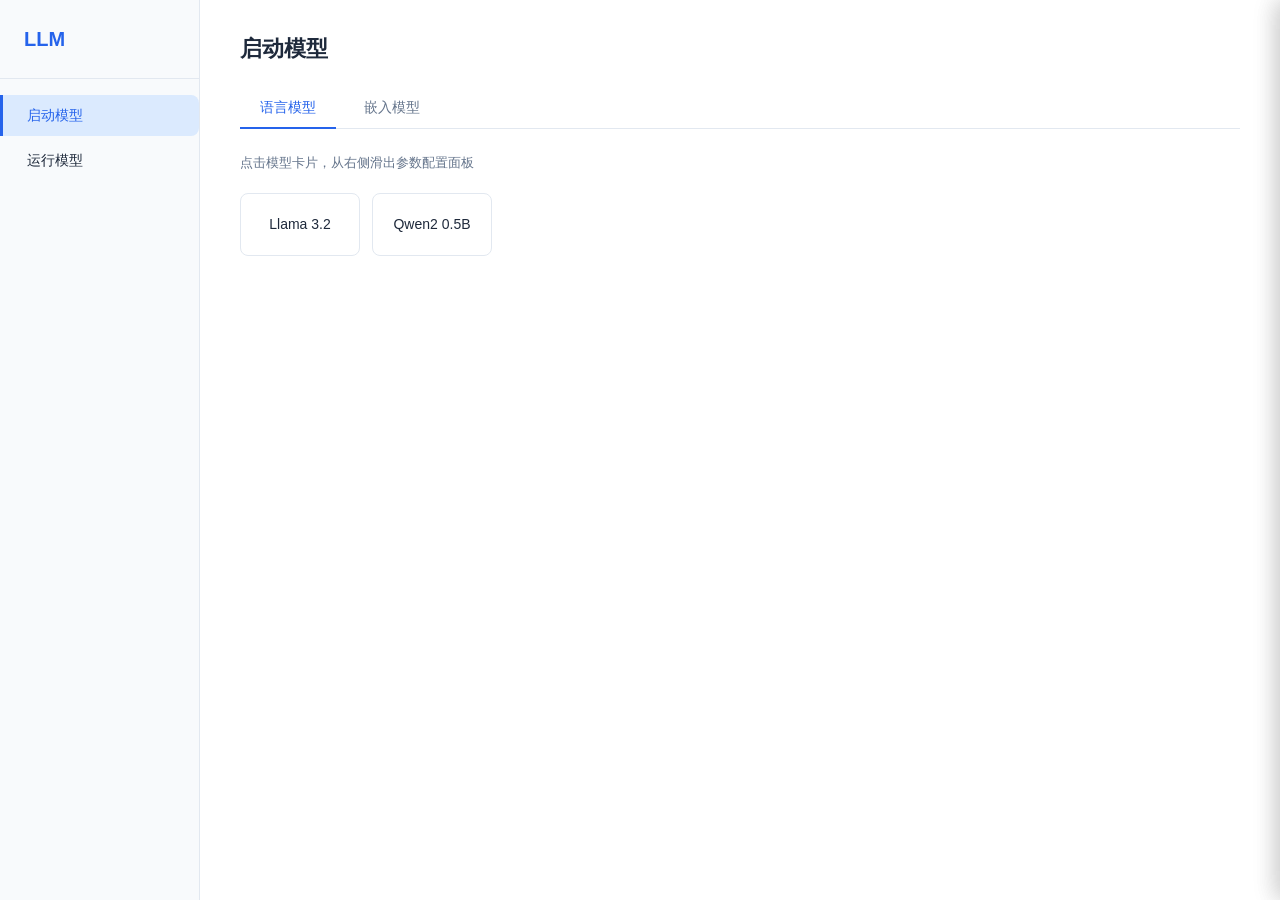
==== frontend/index.html @ b082a0b8 "Frontend success Co-authored-by: Cursor <cursoragent@cursor.com>" ====
<!DOCTYPE html>
<html lang="zh-CN">
<head>
  <meta charset="UTF-8" />
  <meta name="viewport" content="width=device-width, initial-scale=1.0" />
  <title>LLM 推理 - 启动与运行模型</title>
  <link rel="stylesheet" href="css/style.css" />
</head>
<body>
  <div class="app">
    <aside class="sidebar">
      <div class="logo">LLM</div>
      <nav class="nav">
        <a href="#" class="nav-item active" data-page="launch">启动模型</a>
        <a href="#" class="nav-item" data-page="running">运行模型</a>
      </nav>
    </aside>

    <main class="main">
      <!-- 启动模型页 -->
      <section id="page-launch" class="page active">
        <h1 class="page-title">启动模型</h1>
        <div class="tabs">
          <button type="button" class="tab active" data-tab="llm">语言模型</button>
          <button type="button" class="tab" data-tab="embed">嵌入模型</button>
        </div>
        <div class="launch-content">
          <p class="launch-hint">点击模型卡片，从右侧滑出参数配置面板</p>
          <div class="model-cards" id="model-cards-llm">
            <!-- 语言模型卡片 -->
          </div>
          <div class="model-cards hidden" id="model-cards-embed">
            <!-- 嵌入模型卡片 -->
          </div>
        </div>
      </section>

      <!-- 运行模型页 -->
      <section id="page-running" class="page">
        <h1 class="page-title">运行模型</h1>
        <div class="tabs">
          <button type="button" class="tab active" data-tab="llm">语言模型</button>
          <button type="button" class="tab" data-tab="embed">嵌入模型</button>
        </div>
        <div class="table-wrap">
          <table class="data-table">
            <thead>
              <tr>
                <th>ID</th>
                <th>名称</th>
                <th>地址</th>
                <th>引擎</th>
                <th>操作</th>
              </tr>
            </thead>
            <tbody id="running-tbody">
              <!-- 动态填充 -->
            </tbody>
          </table>
          <div class="table-empty hidden" id="running-empty">暂无运行中的模型</div>
        </div>
      </section>
    </main>
  </div>

  <!-- 右侧滑出配置面板 -->
  <div class="config-drawer-backdrop" id="config-drawer-backdrop" aria-hidden="true"></div>
  <div class="config-drawer" id="config-drawer" aria-hidden="true">
    <form class="config-form" id="config-form">
      <div class="config-form-title" id="config-model-name">模型名称</div>
      <div class="form-row">
        <label>模型引擎 <span class="required">*</span></label>
        <select name="engine" required>
          <option value="ollama">Ollama</option>
          <option value="vllm">vLLM</option>
          <option value="sglang">SGLang</option>
        </select>
      </div>
      <div class="form-row">
        <label>模型格式 <span class="required">*</span></label>
        <select name="format" required>
          <option value="pytorch">PyTorch</option>
          <option value="safetensors">SafeTensors</option>
        </select>
      </div>
      <div class="form-row">
        <label>模型大小 <span class="required">*</span></label>
        <select name="size" required>
          <option value="0.5B">0.5B</option>
          <option value="1B">1B</option>
          <option value="3B">3B</option>
          <option value="7B">7B</option>
          <option value="8B">8B</option>
        </select>
      </div>
      <div class="form-row">
        <label>量化 <span class="required">*</span></label>
        <select name="quantization" required>
          <option value="none">无</option>
          <option value="int4">INT4</option>
          <option value="int8">INT8</option>
        </select>
      </div>
      <div class="form-row">
        <label>GPU 数量(每个副本)</label>
        <input type="text" name="gpu_count" value="auto" placeholder="auto" />
      </div>
      <div class="form-row">
        <label>副本</label>
        <input type="number" name="replicas" value="1" min="1" />
      </div>
      <div class="form-row toggle-row">
        <label>开启思考模式</label>
        <label class="switch">
          <input type="checkbox" name="thought_mode" checked />
          <span class="slider"></span>
        </label>
      </div>
      <div class="form-row toggle-row">
        <label>解析推理内容</label>
        <label class="switch">
          <input type="checkbox" name="parse_inference" />
          <span class="slider"></span>
        </label>
      </div>
      <details class="form-details">
        <summary>可选配置</summary>
        <div class="form-row">
          <label>额外参数</label>
          <input type="text" name="extra" placeholder="key=value" />
        </div>
      </details>
      <div class="form-actions">
        <button type="submit" class="btn btn-primary" id="btn-launch">
          <span class="icon">🚀</span> 启动
        </button>
        <button type="button" class="btn btn-secondary" id="btn-cancel">
          <span class="icon">✕</span> 取消
        </button>
      </div>
    </form>
  </div>

  <!-- 推理抽屉：单轮生成 / 多轮对话 -->
  <div class="inference-backdrop" id="inference-backdrop" aria-hidden="true"></div>
  <div class="inference-drawer" id="inference-drawer" aria-hidden="true">
    <div class="inference-header">
      <span class="inference-title" id="inference-model-name">模型推理</span>
      <button type="button" class="btn-close-inference" id="btn-close-inference" aria-label="关闭">×</button>
    </div>
    <div class="inference-tabs">
      <button type="button" class="inference-tab active" data-inference-tab="generate">单轮生成</button>
      <button type="button" class="inference-tab" data-inference-tab="chat">多轮对话</button>
    </div>
    <div class="inference-panel" id="inference-panel-generate">
      <div class="form-row">
        <label>提示词</label>
        <textarea id="inference-prompt" rows="4" placeholder="输入提示词..."></textarea>
      </div>
      <div class="form-row inline">
        <label>温度</label>
        <input type="number" id="inference-temperature" value="0.7" min="0" max="2" step="0.1" />
        <label>最大生成长度</label>
        <input type="number" id="inference-max-tokens" value="1024" min="1" />
      </div>
      <button type="button" class="btn btn-primary" id="btn-generate">生成</button>
      <div class="inference-result" id="inference-result-generate"></div>
    </div>
    <div class="inference-panel hidden" id="inference-panel-chat">
      <div class="chat-messages" id="chat-messages"></div>
      <div class="form-row">
        <label>用户输入</label>
        <textarea id="chat-input" rows="2" placeholder="输入消息..."></textarea>
      </div>
      <div class="form-row inline">
        <label>温度</label>
        <input type="number" id="chat-temperature" value="0.7" min="0" max="2" step="0.1" />
        <label>最大长度</label>
        <input type="number" id="chat-max-tokens" value="1024" min="1" />
      </div>
      <button type="button" class="btn btn-primary" id="btn-chat-send">发送</button>
      <div class="inference-result" id="inference-result-chat"></div>
    </div>
  </div>

  <script src="js/app.js"></script>
</body>
</html>
---- frontend/css/style.css ----
/* 蓝白灰主题 */
:root {
  --primary: #2563eb;
  --primary-hover: #1d4ed8;
  --primary-light: #dbeafe;
  --bg: #ffffff;
  --bg-secondary: #f8fafc;
  --border: #e2e8f0;
  --text: #1e293b;
  --text-muted: #64748b;
  --gray-100: #f1f5f9;
  --gray-200: #e2e8f0;
  --gray-300: #cbd5e1;
  --gray-500: #64748b;
  --gray-700: #334155;
  --radius: 8px;
  --sidebar-width: 200px;
  --shadow: 0 1px 3px rgba(0,0,0,0.08);
  --shadow-md: 0 4px 6px -1px rgba(0,0,0,0.08);
}

* {
  box-sizing: border-box;
}

body {
  margin: 0;
  font-family: -apple-system, BlinkMacSystemFont, "Segoe UI", Roboto, "Helvetica Neue", Arial, sans-serif;
  font-size: 14px;
  color: var(--text);
  background: var(--bg);
  line-height: 1.5;
}

.app {
  display: flex;
  min-height: 100vh;
}

/* 侧边栏 */
.sidebar {
  width: var(--sidebar-width);
  background: var(--bg-secondary);
  border-right: 1px solid var(--border);
  padding: 24px 0;
  flex-shrink: 0;
}

.logo {
  font-size: 20px;
  font-weight: 700;
  color: var(--primary);
  padding: 0 24px 24px;
  border-bottom: 1px solid var(--border);
  margin-bottom: 16px;
}

.nav {
  display: flex;
  flex-direction: column;
  gap: 4px;
}

.nav-item {
  padding: 10px 24px;
  color: var(--text);
  text-decoration: none;
  border-radius: 0 var(--radius) var(--radius) 0;
  border-left: 3px solid transparent;
  transition: background 0.15s, color 0.15s;
}

.nav-item:hover {
  background: var(--gray-100);
  color: var(--primary);
}

.nav-item.active {
  background: var(--primary-light);
  color: var(--primary);
  font-weight: 500;
  border-left-color: var(--primary);
}

/* 主内容区 */
.main {
  flex: 1;
  padding: 32px 40px;
  overflow: auto;
  background: var(--bg);
}

.page {
  display: none;
}

.page.active {
  display: block;
}

.page-title {
  margin: 0 0 24px;
  font-size: 22px;
  font-weight: 600;
  color: var(--text);
}

/* 标签页 */
.tabs {
  display: flex;
  gap: 8px;
  margin-bottom: 24px;
  border-bottom: 1px solid var(--border);
  padding-bottom: 0;
}

.tab {
  padding: 10px 20px;
  border: none;
  background: none;
  color: var(--text-muted);
  font-size: 14px;
  cursor: pointer;
  border-bottom: 2px solid transparent;
  margin-bottom: -1px;
  transition: color 0.15s, border-color 0.15s;
}

.tab:hover {
  color: var(--text);
}

.tab.active {
  color: var(--primary);
  font-weight: 500;
  border-bottom-color: var(--primary);
}

/* 启动模型：仅卡片区域 */
.launch-content {
  max-width: 640px;
}

.launch-hint {
  color: var(--text-muted);
  font-size: 13px;
  margin: 0 0 20px;
}

.model-cards {
  display: flex;
  flex-wrap: wrap;
  gap: 12px;
}

.model-cards.hidden {
  display: none;
}

.model-card {
  width: 120px;
  padding: 20px 16px;
  background: var(--bg);
  border: 1px solid var(--border);
  border-radius: var(--radius);
  text-align: center;
  cursor: pointer;
  transition: border-color 0.15s, box-shadow 0.15s;
}

.model-card:hover {
  border-color: var(--primary);
  box-shadow: var(--shadow);
}

.model-card.selected {
  border-color: var(--primary);
  background: var(--primary-light);
  box-shadow: var(--shadow);
}

.model-card .name {
  font-weight: 500;
  color: var(--text);
}

/* 右侧滑出配置面板 */
.config-drawer-backdrop {
  position: fixed;
  inset: 0;
  background: rgba(15, 23, 42, 0.4);
  z-index: 100;
  opacity: 0;
  visibility: hidden;
  transition: opacity 0.25s ease, visibility 0.25s ease;
}

.config-drawer-backdrop.open {
  opacity: 1;
  visibility: visible;
}

.config-drawer {
  position: fixed;
  top: 0;
  right: 0;
  bottom: 0;
  width: 420px;
  max-width: 100vw;
  background: var(--bg);
  box-shadow: -4px 0 24px rgba(0, 0, 0, 0.12);
  z-index: 101;
  transform: translateX(100%);
  transition: transform 0.25s ease;
  overflow-y: auto;
  padding: 24px;
}

.config-drawer.open {
  transform: translateX(0);
}

.config-form-title {
  font-size: 16px;
  font-weight: 600;
  margin-bottom: 20px;
  color: var(--text);
}

.form-row {
  margin-bottom: 16px;
}

.form-row label {
  display: block;
  margin-bottom: 6px;
  color: var(--gray-700);
  font-size: 13px;
}

.required {
  color: #dc2626;
}

.form-row input[type="text"],
.form-row input[type="number"],
.form-row select {
  width: 100%;
  padding: 8px 12px;
  border: 1px solid var(--border);
  border-radius: var(--radius);
  font-size: 14px;
  background: var(--bg);
}

.form-row input:focus,
.form-row select:focus {
  outline: none;
  border-color: var(--primary);
  box-shadow: 0 0 0 2px var(--primary-light);
}

/* 开关 */
.toggle-row {
  display: flex;
  align-items: center;
  justify-content: space-between;
}

.toggle-row > label:first-child {
  margin-bottom: 0;
}

.switch {
  position: relative;
  display: inline-block;
  width: 44px;
  height: 24px;
  flex-shrink: 0;
}

.switch input {
  opacity: 0;
  width: 0;
  height: 0;
}

.slider {
  position: absolute;
  cursor: pointer;
  top: 0;
  left: 0;
  right: 0;
  bottom: 0;
  background: var(--gray-300);
  border-radius: 24px;
  transition: 0.2s;
}

.slider::before {
  position: absolute;
  content: "";
  height: 18px;
  width: 18px;
  left: 3px;
  bottom: 3px;
  background: white;
  border-radius: 50%;
  transition: 0.2s;
  box-shadow: var(--shadow);
}

input:checked + .slider {
  background: var(--primary);
}

input:checked + .slider::before {
  transform: translateX(20px);
}

/* 可选配置折叠 */
.form-details {
  margin: 16px 0;
  border: 1px solid var(--border);
  border-radius: var(--radius);
  overflow: hidden;
}

.form-details summary {
  padding: 12px 16px;
  cursor: pointer;
  background: var(--gray-100);
  font-size: 13px;
  color: var(--gray-700);
}

.form-details .form-row {
  padding: 0 16px 16px;
  margin-bottom: 0;
}

.form-actions {
  display: flex;
  gap: 12px;
  margin-top: 24px;
  padding-top: 20px;
  border-top: 1px solid var(--border);
}

.btn {
  display: inline-flex;
  align-items: center;
  gap: 6px;
  padding: 10px 20px;
  border-radius: var(--radius);
  font-size: 14px;
  font-weight: 500;
  cursor: pointer;
  border: none;
  transition: background 0.15s;
}

.btn-primary {
  background: var(--primary);
  color: white;
}

.btn-primary:hover {
  background: var(--primary-hover);
}

.btn-secondary {
  background: var(--gray-200);
  color: var(--text);
}

.btn-secondary:hover {
  background: var(--gray-300);
}

.btn-sm {
  padding: 6px 12px;
  font-size: 13px;
}

.btn-danger {
  background: #fef2f2;
  color: #dc2626;
}

.btn-danger:hover {
  background: #fee2e2;
}

/* 运行模型表格 */
.table-wrap {
  border: 1px solid var(--border);
  border-radius: var(--radius);
  overflow: hidden;
  background: var(--bg);
}

.data-table {
  width: 100%;
  border-collapse: collapse;
}

.data-table th,
.data-table td {
  padding: 12px 16px;
  text-align: left;
  border-bottom: 1px solid var(--border);
}

.data-table th {
  background: var(--gray-100);
  font-weight: 500;
  font-size: 13px;
  color: var(--gray-700);
}

.data-table tbody tr:last-child td {
  border-bottom: none;
}

.data-table tbody tr:hover {
  background: var(--bg-secondary);
}

.table-empty {
  padding: 48px;
  text-align: center;
  color: var(--text-muted);
}

.table-empty.hidden {
  display: none;
}

.hidden {
  display: none !important;
}

/* 推理抽屉 */
.inference-backdrop {
  position: fixed;
  inset: 0;
  background: rgba(15, 23, 42, 0.4);
  z-index: 102;
  opacity: 0;
  visibility: hidden;
  transition: opacity 0.25s ease, visibility 0.25s ease;
}

.inference-backdrop.open {
  opacity: 1;
  visibility: visible;
}

.inference-drawer {
  position: fixed;
  top: 0;
  right: 0;
  bottom: 0;
  width: 480px;
  max-width: 100vw;
  background: var(--bg);
  box-shadow: -4px 0 24px rgba(0, 0, 0, 0.12);
  z-index: 103;
  transform: translateX(100%);
  transition: transform 0.25s ease;
  overflow-y: auto;
  padding: 24px;
  display: flex;
  flex-direction: column;
}

.inference-drawer.open {
  transform: translateX(0);
}

.inference-header {
  display: flex;
  align-items: center;
  justify-content: space-between;
  margin-bottom: 16px;
  padding-bottom: 12px;
  border-bottom: 1px solid var(--border);
}

.inference-title {
  font-size: 16px;
  font-weight: 600;
  color: var(--text);
}

.btn-close-inference {
  background: none;
  border: none;
  font-size: 24px;
  line-height: 1;
  color: var(--text-muted);
  cursor: pointer;
  padding: 0 4px;
}

.btn-close-inference:hover {
  color: var(--text);
}

.inference-tabs {
  display: flex;
  gap: 8px;
  margin-bottom: 16px;
}

.inference-tab {
  padding: 8px 16px;
  border: none;
  background: var(--gray-100);
  color: var(--text-muted);
  font-size: 13px;
  cursor: pointer;
  border-radius: var(--radius);
  transition: background 0.15s, color 0.15s;
}

.inference-tab:hover {
  color: var(--text);
}

.inference-tab.active {
  background: var(--primary-light);
  color: var(--primary);
  font-weight: 500;
}

.inference-panel {
  flex: 1;
  min-height: 0;
}

.inference-panel .form-row.inline {
  display: flex;
  flex-wrap: wrap;
  gap: 12px;
  align-items: center;
}

.inference-panel .form-row.inline label {
  margin-bottom: 0;
}

.inference-panel .form-row.inline input {
  width: 80px;
}

.inference-result {
  margin-top: 16px;
  padding: 12px;
  background: var(--gray-100);
  border-radius: var(--radius);
  font-size: 13px;
  white-space: pre-wrap;
  word-break: break-word;
  max-height: 280px;
  overflow-y: auto;
}

.chat-messages {
  margin-bottom: 12px;
  padding: 12px;
  background: var(--gray-100);
  border-radius: var(--radius);
  max-height: 200px;
  overflow-y: auto;
  font-size: 13px;
}

.chat-msg-user,
.chat-msg-assistant {
  margin-bottom: 8px;
}

.chat-msg-user {
  color: var(--gray-700);
}

.chat-msg-assistant {
  color: var(--text);
}

.data-table .run-id-cell {
  font-family: monospace;
  font-size: 12px;
  max-width: 100px;
  overflow: hidden;
  text-overflow: ellipsis;
}

.data-table .actions-cell {
  display: flex;
  gap: 8px;
  flex-wrap: wrap;
}

@media (max-width: 480px) {
  .config-drawer {
    width: 100%;
  }
  .inference-drawer {
    width: 100%;
  }
}
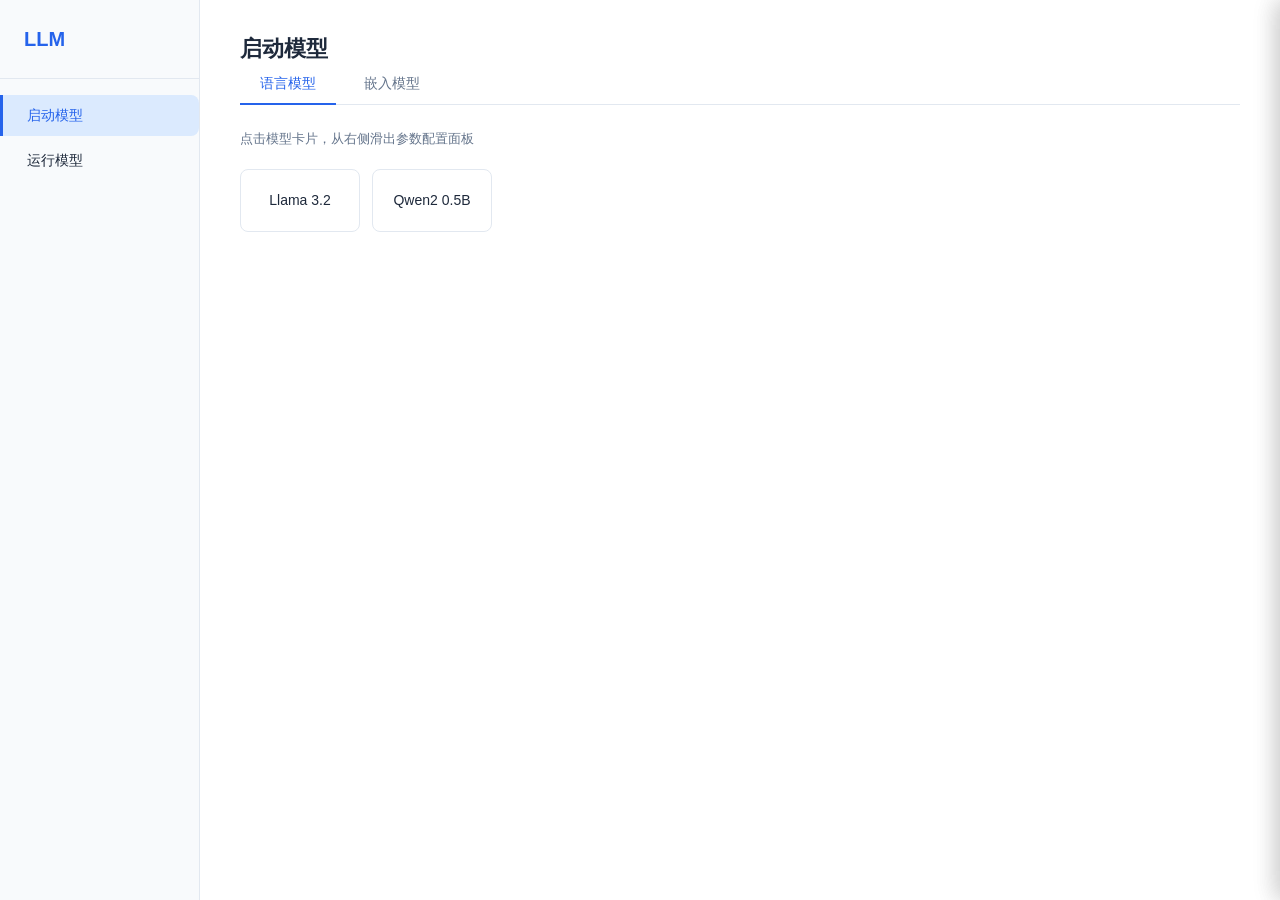
==== commit 6bad22c4: "vllm success" ====
--- a/frontend/index.html
+++ b/frontend/index.html
@@ -37,7 +37,10 @@
 
       <!-- 运行模型页 -->
       <section id="page-running" class="page">
-        <h1 class="page-title">运行模型</h1>
+        <div class="page-title-row">
+          <h1 class="page-title">运行模型</h1>
+          <button type="button" class="btn btn-sm btn-secondary" id="btn-refresh-running" title="从服务器刷新列表">刷新</button>
+        </div>
         <div class="tabs">
           <button type="button" class="tab active" data-tab="llm">语言模型</button>
           <button type="button" class="tab" data-tab="embed">嵌入模型</button>
@@ -130,6 +133,13 @@
           <input type="text" name="extra" placeholder="key=value" />
         </div>
       </details>
+      <!-- 启动进度条：在按钮上方，灰色细线，淡蓝色填充，显示真实后端进度 -->
+      <div class="launch-progress-wrap hidden" id="launch-progress-wrap" aria-hidden="true">
+        <p class="launch-progress-label">启动中</p>
+        <div class="launch-progress-track">
+          <div class="launch-progress-fill" id="launch-progress-fill"></div>
+        </div>
+      </div>
       <div class="form-actions">
         <button type="submit" class="btn btn-primary" id="btn-launch">
           <span class="icon">🚀</span> 启动
--- a/frontend/css/style.css
+++ b/frontend/css/style.css
@@ -98,8 +98,15 @@
   display: block;
 }
 
+.page-title-row {
+  display: flex;
+  align-items: center;
+  gap: 16px;
+  margin-bottom: 24px;
+}
+
 .page-title {
-  margin: 0 0 24px;
+  margin: 0;
   font-size: 22px;
   font-weight: 600;
   color: var(--text);
@@ -220,6 +227,10 @@
   transform: translateX(0);
 }
 
+.config-form {
+  position: relative;
+}
+
 .config-form-title {
   font-size: 16px;
   font-weight: 600;
@@ -339,12 +350,50 @@
   margin-bottom: 0;
 }
 
-.form-actions {
-  display: flex;
-  gap: 12px;
+/* 启动进度条：在启动按钮上方，灰色细线，略短于配置区宽度，始终在表单内可见 */
+.launch-progress-wrap {
+  display: block;
   margin-top: 24px;
   padding-top: 20px;
   border-top: 1px solid var(--border);
+  margin-bottom: 16px;
+  min-height: 36px;
+}
+
+.launch-progress-wrap.hidden {
+  display: none !important;
+}
+
+.launch-progress-label {
+  margin: 0 0 8px;
+  font-size: 13px;
+  color: var(--text-muted);
+}
+
+.launch-progress-track {
+  height: 4px;
+  width: 92%;
+  max-width: 340px;
+  margin: 0 auto;
+  background: var(--gray-300);
+  border-radius: 2px;
+  overflow: hidden;
+}
+
+.launch-progress-fill {
+  height: 100%;
+  width: 0%;
+  background: #93c5fd;
+  border-radius: 2px;
+  transition: width 0.35s ease-out;
+}
+
+.form-actions {
+  display: flex;
+  gap: 12px;
+  margin-top: 0;
+  padding-top: 0;
+  border-top: none;
 }
 
 .btn {
@@ -427,14 +476,23 @@
   background: var(--bg-secondary);
 }
 
+.table-wrap-empty .data-table {
+  display: none;
+}
+
+.table-wrap-empty .table-empty {
+  display: block;
+}
+
 .table-empty {
-  padding: 48px;
+  padding: 48px 24px;
   text-align: center;
   color: var(--text-muted);
+  font-size: 14px;
 }
 
 .table-empty.hidden {
-  display: none;
+  display: none !important;
 }
 
 .hidden {
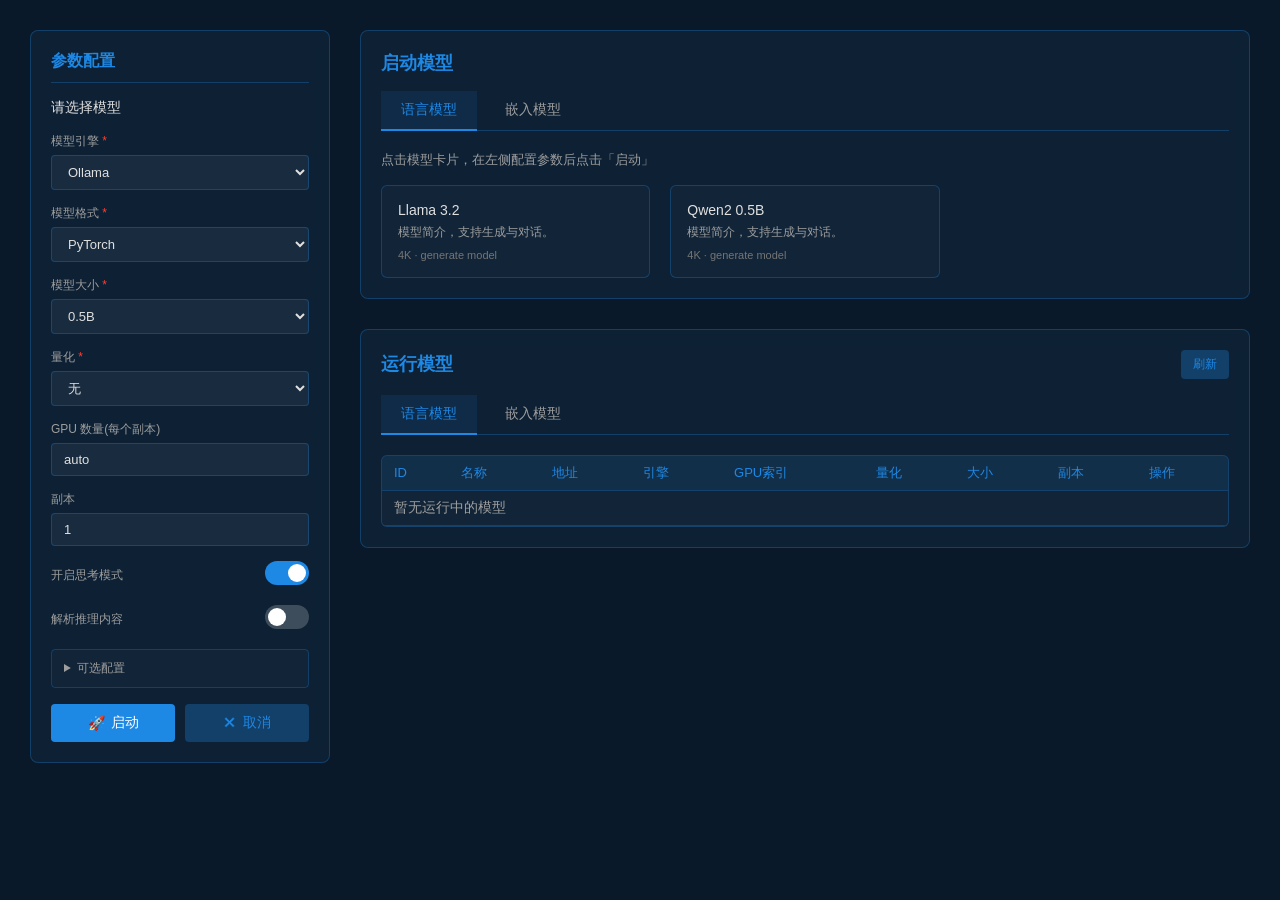
==== commit d6c0fbd3: "修改前端页面风格" ====
--- a/frontend/index.html
+++ b/frontend/index.html
@@ -3,43 +3,112 @@
 <head>
   <meta charset="UTF-8" />
   <meta name="viewport" content="width=device-width, initial-scale=1.0" />
-  <title>LLM 推理 - 启动与运行模型</title>
+  <title>模型推理 - 大模型全链路工厂</title>
   <link rel="stylesheet" href="css/style.css" />
 </head>
 <body>
-  <div class="app">
-    <aside class="sidebar">
-      <div class="logo">LLM</div>
-      <nav class="nav">
-        <a href="#" class="nav-item active" data-page="launch">启动模型</a>
-        <a href="#" class="nav-item" data-page="running">运行模型</a>
-      </nav>
+  <div class="main-container">
+    <!-- 左侧参数配置 -->
+    <aside class="sidebar config-sidebar" id="config-sidebar">
+      <h2>参数配置</h2>
+      <div class="config-model-name-wrap" id="config-model-name-wrap">
+        <div class="config-model-name" id="config-model-name">请选择模型</div>
+      </div>
+      <form class="config-form" id="config-form">
+        <div class="form-group">
+          <label>模型引擎 <span class="required">*</span></label>
+          <select name="engine" required>
+            <option value="ollama">Ollama</option>
+            <option value="vllm">vLLM</option>
+            <option value="sglang">SGLang</option>
+          </select>
+        </div>
+        <div class="form-group">
+          <label>模型格式 <span class="required">*</span></label>
+          <select name="format" required>
+            <option value="pytorch">PyTorch</option>
+            <option value="safetensors">SafeTensors</option>
+          </select>
+        </div>
+        <div class="form-group">
+          <label>模型大小 <span class="required">*</span></label>
+          <select name="size" required>
+            <option value="0.5B">0.5B</option>
+            <option value="1B">1B</option>
+            <option value="3B">3B</option>
+            <option value="7B">7B</option>
+            <option value="8B">8B</option>
+          </select>
+        </div>
+        <div class="form-group">
+          <label>量化 <span class="required">*</span></label>
+          <select name="quantization" required>
+            <option value="none">无</option>
+            <option value="int4">INT4</option>
+            <option value="int8">INT8</option>
+          </select>
+        </div>
+        <div class="form-group">
+          <label>GPU 数量(每个副本)</label>
+          <input type="text" name="gpu_count" value="auto" placeholder="auto" />
+        </div>
+        <div class="form-group">
+          <label>副本</label>
+          <input type="number" name="replicas" value="1" min="1" />
+        </div>
+        <div class="form-group toggle-row">
+          <label>开启思考模式</label>
+          <label class="switch">
+            <input type="checkbox" name="thought_mode" checked />
+            <span class="slider"></span>
+          </label>
+        </div>
+        <div class="form-group toggle-row">
+          <label>解析推理内容</label>
+          <label class="switch">
+            <input type="checkbox" name="parse_inference" />
+            <span class="slider"></span>
+          </label>
+        </div>
+        <details class="form-details">
+          <summary>可选配置</summary>
+          <div class="form-group">
+            <label>额外参数</label>
+            <input type="text" name="extra" placeholder="key=value" />
+          </div>
+        </details>
+        <div class="launch-progress-wrap hidden" id="launch-progress-wrap" aria-hidden="true">
+          <p class="launch-progress-label">启动中</p>
+          <div class="launch-progress-track">
+            <div class="launch-progress-fill" id="launch-progress-fill"></div>
+          </div>
+        </div>
+        <div class="form-actions">
+          <button type="submit" class="btn btn-primary" id="btn-launch"><span class="icon">🚀</span> 启动</button>
+          <button type="button" class="btn secondary" id="btn-cancel"><span class="icon">✕</span> 取消</button>
+        </div>
+      </form>
     </aside>
 
-    <main class="main">
-      <!-- 启动模型页 -->
-      <section id="page-launch" class="page active">
-        <h1 class="page-title">启动模型</h1>
+    <!-- 右侧主内容 -->
+    <main class="content">
+      <!-- 启动模型 -->
+      <section class="panel launch-panel">
+        <h2>启动模型</h2>
         <div class="tabs">
           <button type="button" class="tab active" data-tab="llm">语言模型</button>
           <button type="button" class="tab" data-tab="embed">嵌入模型</button>
         </div>
-        <div class="launch-content">
-          <p class="launch-hint">点击模型卡片，从右侧滑出参数配置面板</p>
-          <div class="model-cards" id="model-cards-llm">
-            <!-- 语言模型卡片 -->
-          </div>
-          <div class="model-cards hidden" id="model-cards-embed">
-            <!-- 嵌入模型卡片 -->
-          </div>
-        </div>
+        <p class="launch-hint">点击模型卡片，在左侧配置参数后点击「启动」</p>
+        <div class="model-cards" id="model-cards-llm"></div>
+        <div class="model-cards hidden" id="model-cards-embed"></div>
       </section>
 
-      <!-- 运行模型页 -->
-      <section id="page-running" class="page">
-        <div class="page-title-row">
-          <h1 class="page-title">运行模型</h1>
-          <button type="button" class="btn btn-sm btn-secondary" id="btn-refresh-running" title="从服务器刷新列表">刷新</button>
+      <!-- 运行模型 -->
+      <section class="panel running-panel">
+        <div class="panel-title-row">
+          <h2>运行模型</h2>
+          <button type="button" class="btn btn-sm secondary" id="btn-refresh-running" title="从服务器刷新列表">刷新</button>
         </div>
         <div class="tabs">
           <button type="button" class="tab active" data-tab="llm">语言模型</button>
@@ -53,102 +122,19 @@
                 <th>名称</th>
                 <th>地址</th>
                 <th>引擎</th>
+                <th>GPU索引</th>
+                <th>量化</th>
+                <th>大小</th>
+                <th>副本</th>
                 <th>操作</th>
               </tr>
             </thead>
-            <tbody id="running-tbody">
-              <!-- 动态填充 -->
-            </tbody>
+            <tbody id="running-tbody"></tbody>
           </table>
           <div class="table-empty hidden" id="running-empty">暂无运行中的模型</div>
         </div>
       </section>
     </main>
-  </div>
-
-  <!-- 右侧滑出配置面板 -->
-  <div class="config-drawer-backdrop" id="config-drawer-backdrop" aria-hidden="true"></div>
-  <div class="config-drawer" id="config-drawer" aria-hidden="true">
-    <form class="config-form" id="config-form">
-      <div class="config-form-title" id="config-model-name">模型名称</div>
-      <div class="form-row">
-        <label>模型引擎 <span class="required">*</span></label>
-        <select name="engine" required>
-          <option value="ollama">Ollama</option>
-          <option value="vllm">vLLM</option>
-          <option value="sglang">SGLang</option>
-        </select>
-      </div>
-      <div class="form-row">
-        <label>模型格式 <span class="required">*</span></label>
-        <select name="format" required>
-          <option value="pytorch">PyTorch</option>
-          <option value="safetensors">SafeTensors</option>
-        </select>
-      </div>
-      <div class="form-row">
-        <label>模型大小 <span class="required">*</span></label>
-        <select name="size" required>
-          <option value="0.5B">0.5B</option>
-          <option value="1B">1B</option>
-          <option value="3B">3B</option>
-          <option value="7B">7B</option>
-          <option value="8B">8B</option>
-        </select>
-      </div>
-      <div class="form-row">
-        <label>量化 <span class="required">*</span></label>
-        <select name="quantization" required>
-          <option value="none">无</option>
-          <option value="int4">INT4</option>
-          <option value="int8">INT8</option>
-        </select>
-      </div>
-      <div class="form-row">
-        <label>GPU 数量(每个副本)</label>
-        <input type="text" name="gpu_count" value="auto" placeholder="auto" />
-      </div>
-      <div class="form-row">
-        <label>副本</label>
-        <input type="number" name="replicas" value="1" min="1" />
-      </div>
-      <div class="form-row toggle-row">
-        <label>开启思考模式</label>
-        <label class="switch">
-          <input type="checkbox" name="thought_mode" checked />
-          <span class="slider"></span>
-        </label>
-      </div>
-      <div class="form-row toggle-row">
-        <label>解析推理内容</label>
-        <label class="switch">
-          <input type="checkbox" name="parse_inference" />
-          <span class="slider"></span>
-        </label>
-      </div>
-      <details class="form-details">
-        <summary>可选配置</summary>
-        <div class="form-row">
-          <label>额外参数</label>
-          <input type="text" name="extra" placeholder="key=value" />
-        </div>
-      </details>
-      <!-- 启动进度条：在按钮上方，灰色细线，淡蓝色填充，显示真实后端进度 -->
-      <div class="launch-progress-wrap hidden" id="launch-progress-wrap" aria-hidden="true">
-        <p class="launch-progress-label">启动中</p>
-        <div class="launch-progress-track">
-          <div class="launch-progress-fill" id="launch-progress-fill"></div>
-        </div>
-      </div>
-      <div class="form-actions">
-        <button type="submit" class="btn btn-primary" id="btn-launch">
-          <span class="icon">🚀</span> 启动
-        </button>
-        <button type="button" class="btn btn-secondary" id="btn-cancel">
-          <span class="icon">✕</span> 取消
-        </button>
-      </div>
-    </form>
   </div>
 
   <!-- 推理抽屉：单轮生成 / 多轮对话 -->
@@ -163,11 +149,11 @@
       <button type="button" class="inference-tab" data-inference-tab="chat">多轮对话</button>
     </div>
     <div class="inference-panel" id="inference-panel-generate">
-      <div class="form-row">
+      <div class="form-group">
         <label>提示词</label>
         <textarea id="inference-prompt" rows="4" placeholder="输入提示词..."></textarea>
       </div>
-      <div class="form-row inline">
+      <div class="form-group inline">
         <label>温度</label>
         <input type="number" id="inference-temperature" value="0.7" min="0" max="2" step="0.1" />
         <label>最大生成长度</label>
@@ -178,11 +164,11 @@
     </div>
     <div class="inference-panel hidden" id="inference-panel-chat">
       <div class="chat-messages" id="chat-messages"></div>
-      <div class="form-row">
+      <div class="form-group">
         <label>用户输入</label>
         <textarea id="chat-input" rows="2" placeholder="输入消息..."></textarea>
       </div>
-      <div class="form-row inline">
+      <div class="form-group inline">
         <label>温度</label>
         <input type="number" id="chat-temperature" value="0.7" min="0" max="2" step="0.1" />
         <label>最大长度</label>
--- a/frontend/css/style.css
+++ b/frontend/css/style.css
@@ -1,287 +1,129 @@
-/* 蓝白灰主题 */
+/* 模型推理 - 采用模型评估模块原型风格：深色主题、#1E88E5 主色 */
+* {
+  margin: 0;
+  padding: 0;
+  box-sizing: border-box;
+}
+
 :root {
-  --primary: #2563eb;
-  --primary-hover: #1d4ed8;
-  --primary-light: #dbeafe;
-  --bg: #ffffff;
-  --bg-secondary: #f8fafc;
-  --border: #e2e8f0;
-  --text: #1e293b;
-  --text-muted: #64748b;
-  --gray-100: #f1f5f9;
-  --gray-200: #e2e8f0;
-  --gray-300: #cbd5e1;
-  --gray-500: #64748b;
-  --gray-700: #334155;
+  --primary: #1E88E5;
+  --primary-dark: #1976D2;
+  --primary-light: rgba(30, 136, 229, 0.1);
+  --primary-border: rgba(30, 136, 229, 0.3);
+  --secondary: #7C4DFF;
+  --bg-primary: #0A1929;
+  --bg-secondary: rgba(16, 36, 56, 0.8);
+  --bg-tertiary: rgba(255, 255, 255, 0.02);
+  --bg-input: rgba(255, 255, 255, 0.05);
+  --text-primary: #E0E0E0;
+  --text-secondary: #9E9E9E;
+  --text-muted: #757575;
+  --success: #4CAF50;
+  --warning: #FFC107;
+  --error: #F44336;
   --radius: 8px;
-  --sidebar-width: 200px;
-  --shadow: 0 1px 3px rgba(0,0,0,0.08);
-  --shadow-md: 0 4px 6px -1px rgba(0,0,0,0.08);
-}
-
-* {
-  box-sizing: border-box;
+  --radius-sm: 4px;
+  --sidebar-width: 300px;
 }
 
 body {
-  margin: 0;
-  font-family: -apple-system, BlinkMacSystemFont, "Segoe UI", Roboto, "Helvetica Neue", Arial, sans-serif;
+  font-family: 'Microsoft YaHei', Arial, sans-serif;
+  background-color: var(--bg-primary);
+  color: var(--text-primary);
+  overflow-x: hidden;
+  min-height: 100vh;
+}
+
+/* 主容器：左参数配置 + 右内容 */
+.main-container {
+  display: flex;
+  min-height: 100vh;
+  padding: 30px;
+  gap: 30px;
+}
+
+/* 嵌入模式：可隐藏侧栏由父页面控制 */
+body.embed-mode .main-container {
+  padding: 16px 20px;
+  min-height: 100%;
+}
+
+/* ---------- 左侧参数配置 ---------- */
+.config-sidebar {
+  width: var(--sidebar-width);
+  flex-shrink: 0;
+  background-color: var(--bg-secondary);
+  border: 1px solid var(--primary-border);
+  border-radius: var(--radius);
+  padding: 20px;
+  backdrop-filter: blur(10px);
+  align-self: flex-start;
+}
+
+.config-sidebar h2 {
+  font-size: 16px;
+  color: var(--primary);
+  margin-bottom: 16px;
+  padding-bottom: 10px;
+  border-bottom: 1px solid var(--primary-border);
+}
+
+.config-model-name-wrap {
+  margin-bottom: 16px;
+}
+
+.config-model-name {
   font-size: 14px;
-  color: var(--text);
-  background: var(--bg);
-  line-height: 1.5;
-}
-
-.app {
-  display: flex;
-  min-height: 100vh;
-}
-
-/* 侧边栏 */
-.sidebar {
-  width: var(--sidebar-width);
-  background: var(--bg-secondary);
-  border-right: 1px solid var(--border);
-  padding: 24px 0;
-  flex-shrink: 0;
-}
-
-.logo {
-  font-size: 20px;
-  font-weight: 700;
-  color: var(--primary);
-  padding: 0 24px 24px;
-  border-bottom: 1px solid var(--border);
-  margin-bottom: 16px;
-}
-
-.nav {
-  display: flex;
-  flex-direction: column;
-  gap: 4px;
-}
-
-.nav-item {
-  padding: 10px 24px;
-  color: var(--text);
-  text-decoration: none;
-  border-radius: 0 var(--radius) var(--radius) 0;
-  border-left: 3px solid transparent;
-  transition: background 0.15s, color 0.15s;
-}
-
-.nav-item:hover {
-  background: var(--gray-100);
-  color: var(--primary);
-}
-
-.nav-item.active {
-  background: var(--primary-light);
-  color: var(--primary);
+  color: var(--text-primary);
   font-weight: 500;
-  border-left-color: var(--primary);
-}
-
-/* 主内容区 */
-.main {
-  flex: 1;
-  padding: 32px 40px;
-  overflow: auto;
-  background: var(--bg);
-}
-
-.page {
-  display: none;
-}
-
-.page.active {
+}
+
+.config-form .form-group {
+  margin-bottom: 15px;
+}
+
+.config-form .form-group label {
   display: block;
-}
-
-.page-title-row {
-  display: flex;
-  align-items: center;
-  gap: 16px;
-  margin-bottom: 24px;
-}
-
-.page-title {
-  margin: 0;
-  font-size: 22px;
-  font-weight: 600;
-  color: var(--text);
-}
-
-/* 标签页 */
-.tabs {
-  display: flex;
-  gap: 8px;
-  margin-bottom: 24px;
-  border-bottom: 1px solid var(--border);
-  padding-bottom: 0;
-}
-
-.tab {
-  padding: 10px 20px;
-  border: none;
-  background: none;
-  color: var(--text-muted);
-  font-size: 14px;
-  cursor: pointer;
-  border-bottom: 2px solid transparent;
-  margin-bottom: -1px;
-  transition: color 0.15s, border-color 0.15s;
-}
-
-.tab:hover {
-  color: var(--text);
-}
-
-.tab.active {
-  color: var(--primary);
-  font-weight: 500;
-  border-bottom-color: var(--primary);
-}
-
-/* 启动模型：仅卡片区域 */
-.launch-content {
-  max-width: 640px;
-}
-
-.launch-hint {
-  color: var(--text-muted);
-  font-size: 13px;
-  margin: 0 0 20px;
-}
-
-.model-cards {
-  display: flex;
-  flex-wrap: wrap;
-  gap: 12px;
-}
-
-.model-cards.hidden {
-  display: none;
-}
-
-.model-card {
-  width: 120px;
-  padding: 20px 16px;
-  background: var(--bg);
-  border: 1px solid var(--border);
-  border-radius: var(--radius);
-  text-align: center;
-  cursor: pointer;
-  transition: border-color 0.15s, box-shadow 0.15s;
-}
-
-.model-card:hover {
-  border-color: var(--primary);
-  box-shadow: var(--shadow);
-}
-
-.model-card.selected {
-  border-color: var(--primary);
-  background: var(--primary-light);
-  box-shadow: var(--shadow);
-}
-
-.model-card .name {
-  font-weight: 500;
-  color: var(--text);
-}
-
-/* 右侧滑出配置面板 */
-.config-drawer-backdrop {
-  position: fixed;
-  inset: 0;
-  background: rgba(15, 23, 42, 0.4);
-  z-index: 100;
-  opacity: 0;
-  visibility: hidden;
-  transition: opacity 0.25s ease, visibility 0.25s ease;
-}
-
-.config-drawer-backdrop.open {
-  opacity: 1;
-  visibility: visible;
-}
-
-.config-drawer {
-  position: fixed;
-  top: 0;
-  right: 0;
-  bottom: 0;
-  width: 420px;
-  max-width: 100vw;
-  background: var(--bg);
-  box-shadow: -4px 0 24px rgba(0, 0, 0, 0.12);
-  z-index: 101;
-  transform: translateX(100%);
-  transition: transform 0.25s ease;
-  overflow-y: auto;
-  padding: 24px;
-}
-
-.config-drawer.open {
-  transform: translateX(0);
-}
-
-.config-form {
-  position: relative;
-}
-
-.config-form-title {
-  font-size: 16px;
-  font-weight: 600;
-  margin-bottom: 20px;
-  color: var(--text);
-}
-
-.form-row {
-  margin-bottom: 16px;
-}
-
-.form-row label {
-  display: block;
-  margin-bottom: 6px;
-  color: var(--gray-700);
-  font-size: 13px;
-}
-
-.required {
-  color: #dc2626;
-}
-
-.form-row input[type="text"],
-.form-row input[type="number"],
-.form-row select {
+  font-size: 12px;
+  color: var(--text-secondary);
+  margin-bottom: 5px;
+}
+
+.config-form .form-group input,
+.config-form .form-group select,
+.config-form .form-group textarea {
   width: 100%;
   padding: 8px 12px;
-  border: 1px solid var(--border);
-  border-radius: var(--radius);
-  font-size: 14px;
-  background: var(--bg);
-}
-
-.form-row input:focus,
-.form-row select:focus {
+  background-color: var(--bg-input);
+  border: 1px solid var(--primary-border);
+  border-radius: var(--radius-sm);
+  color: var(--text-primary);
+  font-size: 13px;
+}
+
+.config-form .form-group input:focus,
+.config-form .form-group select:focus,
+.config-form .form-group textarea:focus {
   outline: none;
   border-color: var(--primary);
-  box-shadow: 0 0 0 2px var(--primary-light);
-}
-
-/* 开关 */
-.toggle-row {
+  box-shadow: 0 0 0 2px rgba(30, 136, 229, 0.2);
+}
+
+.required {
+  color: var(--error);
+}
+
+.config-form .toggle-row {
   display: flex;
   align-items: center;
   justify-content: space-between;
 }
 
-.toggle-row > label:first-child {
+.config-form .toggle-row > label:first-child {
   margin-bottom: 0;
 }
 
+/* 开关 */
 .switch {
   position: relative;
   display: inline-block;
@@ -303,7 +145,7 @@
   left: 0;
   right: 0;
   bottom: 0;
-  background: var(--gray-300);
+  background-color: rgba(255, 255, 255, 0.2);
   border-radius: 24px;
   transition: 0.2s;
 }
@@ -318,46 +160,40 @@
   background: white;
   border-radius: 50%;
   transition: 0.2s;
-  box-shadow: var(--shadow);
 }
 
 input:checked + .slider {
-  background: var(--primary);
+  background-color: var(--primary);
 }
 
 input:checked + .slider::before {
   transform: translateX(20px);
 }
 
-/* 可选配置折叠 */
 .form-details {
+  margin: 12px 0;
+  border: 1px solid var(--primary-border);
+  border-radius: var(--radius-sm);
+  overflow: hidden;
+}
+
+.form-details summary {
+  padding: 10px 12px;
+  cursor: pointer;
+  background: var(--bg-tertiary);
+  font-size: 12px;
+  color: var(--text-secondary);
+}
+
+.form-details .form-group {
+  padding: 0 12px 12px;
+  margin-bottom: 0;
+}
+
+.launch-progress-wrap {
   margin: 16px 0;
-  border: 1px solid var(--border);
-  border-radius: var(--radius);
-  overflow: hidden;
-}
-
-.form-details summary {
-  padding: 12px 16px;
-  cursor: pointer;
-  background: var(--gray-100);
-  font-size: 13px;
-  color: var(--gray-700);
-}
-
-.form-details .form-row {
-  padding: 0 16px 16px;
-  margin-bottom: 0;
-}
-
-/* 启动进度条：在启动按钮上方，灰色细线，略短于配置区宽度，始终在表单内可见 */
-.launch-progress-wrap {
-  display: block;
-  margin-top: 24px;
-  padding-top: 20px;
-  border-top: 1px solid var(--border);
-  margin-bottom: 16px;
-  min-height: 36px;
+  padding-top: 12px;
+  border-top: 1px solid var(--primary-border);
 }
 
 .launch-progress-wrap.hidden {
@@ -366,16 +202,14 @@
 
 .launch-progress-label {
   margin: 0 0 8px;
-  font-size: 13px;
-  color: var(--text-muted);
+  font-size: 12px;
+  color: var(--text-secondary);
 }
 
 .launch-progress-track {
   height: 4px;
-  width: 92%;
-  max-width: 340px;
-  margin: 0 auto;
-  background: var(--gray-300);
+  width: 100%;
+  background: rgba(255, 255, 255, 0.1);
   border-radius: 2px;
   overflow: hidden;
 }
@@ -383,111 +217,220 @@
 .launch-progress-fill {
   height: 100%;
   width: 0%;
-  background: #93c5fd;
+  background: var(--primary);
   border-radius: 2px;
   transition: width 0.35s ease-out;
 }
 
 .form-actions {
   display: flex;
-  gap: 12px;
-  margin-top: 0;
-  padding-top: 0;
-  border-top: none;
-}
-
-.btn {
+  gap: 10px;
+  margin-top: 16px;
+}
+
+.config-sidebar .btn {
+  flex: 1;
+  padding: 10px;
+  border: none;
+  border-radius: var(--radius-sm);
+  font-size: 14px;
+  font-weight: 500;
+  cursor: pointer;
+  transition: all 0.3s ease;
   display: inline-flex;
   align-items: center;
+  justify-content: center;
   gap: 6px;
+}
+
+.config-sidebar .btn-primary {
+  background-color: var(--primary);
+  color: white;
+}
+
+.config-sidebar .btn-primary:hover {
+  background-color: var(--primary-dark);
+  transform: translateY(-1px);
+}
+
+.config-sidebar .btn.secondary {
+  background-color: rgba(30, 136, 229, 0.3);
+  color: var(--primary);
+}
+
+.config-sidebar .btn.secondary:hover {
+  background-color: rgba(30, 136, 229, 0.4);
+}
+
+/* ---------- 右侧主内容 ---------- */
+.content {
+  flex: 1;
+  display: flex;
+  flex-direction: column;
+  gap: 30px;
+  min-width: 0;
+}
+
+.panel {
+  background-color: var(--bg-secondary);
+  border: 1px solid var(--primary-border);
+  border-radius: var(--radius);
+  padding: 20px;
+  backdrop-filter: blur(10px);
+}
+
+.panel h2 {
+  font-size: 18px;
+  color: var(--primary);
+  margin-bottom: 16px;
+}
+
+.panel-title-row {
+  display: flex;
+  align-items: center;
+  justify-content: space-between;
+  margin-bottom: 16px;
+}
+
+.panel-title-row h2 {
+  margin-bottom: 0;
+}
+
+.tabs {
+  display: flex;
+  gap: 8px;
+  margin-bottom: 20px;
+  border-bottom: 1px solid var(--primary-border);
+  padding-bottom: 0;
+}
+
+.tab {
   padding: 10px 20px;
-  border-radius: var(--radius);
+  border: none;
+  background: none;
+  color: var(--text-secondary);
   font-size: 14px;
+  cursor: pointer;
+  border-bottom: 2px solid transparent;
+  margin-bottom: -1px;
+  transition: all 0.3s ease;
+}
+
+.tab:hover {
+  color: var(--text-primary);
+}
+
+.tab.active {
+  color: var(--primary);
   font-weight: 500;
-  cursor: pointer;
-  border: none;
-  transition: background 0.15s;
-}
-
-.btn-primary {
-  background: var(--primary);
-  color: white;
-}
-
-.btn-primary:hover {
-  background: var(--primary-hover);
-}
-
-.btn-secondary {
-  background: var(--gray-200);
-  color: var(--text);
-}
-
-.btn-secondary:hover {
-  background: var(--gray-300);
-}
-
-.btn-sm {
-  padding: 6px 12px;
+  border-bottom-color: var(--primary);
+  background-color: var(--primary-light);
+}
+
+.launch-hint {
   font-size: 13px;
-}
-
-.btn-danger {
-  background: #fef2f2;
-  color: #dc2626;
-}
-
-.btn-danger:hover {
-  background: #fee2e2;
-}
-
-/* 运行模型表格 */
+  color: var(--text-secondary);
+  margin-bottom: 16px;
+}
+
+/* 模型卡片 */
+.model-cards {
+  display: grid;
+  grid-template-columns: repeat(auto-fill, minmax(240px, 1fr));
+  gap: 20px;
+}
+
+.model-cards.hidden {
+  display: none !important;
+}
+
+.model-card {
+  background-color: var(--bg-tertiary);
+  border: 1px solid var(--primary-border);
+  border-radius: 6px;
+  padding: 16px;
+  transition: all 0.3s ease;
+  cursor: pointer;
+}
+
+.model-card:hover {
+  background-color: var(--primary-light);
+  border-color: rgba(30, 136, 229, 0.4);
+}
+
+.model-card.selected {
+  background-color: rgba(30, 136, 229, 0.15);
+  border-color: var(--primary);
+}
+
+.model-card .name {
+  font-size: 14px;
+  color: var(--text-primary);
+  font-weight: 500;
+  margin-bottom: 6px;
+}
+
+.model-card .desc {
+  font-size: 12px;
+  color: var(--text-secondary);
+  line-height: 1.4;
+  margin-bottom: 8px;
+}
+
+.model-card .tags {
+  font-size: 11px;
+  color: var(--text-muted);
+}
+
+/* 运行模型表格：表头固定，内容区域可滚动 */
 .table-wrap {
-  border: 1px solid var(--border);
-  border-radius: var(--radius);
+  border: 1px solid var(--primary-border);
+  border-radius: 6px;
   overflow: hidden;
-  background: var(--bg);
+  background-color: var(--bg-tertiary);
+  max-height: 400px;
+  overflow-y: auto;
 }
 
 .data-table {
   width: 100%;
   border-collapse: collapse;
+  font-size: 13px;
 }
 
 .data-table th,
 .data-table td {
-  padding: 12px 16px;
+  padding: 8px 12px;
   text-align: left;
-  border-bottom: 1px solid var(--border);
-}
-
-.data-table th {
-  background: var(--gray-100);
+  border-bottom: 1px solid var(--primary-border);
+}
+
+.data-table thead th {
+  position: sticky;
+  top: 0;
+  z-index: 1;
+  background-color: var(--primary-light);
+  color: var(--primary);
   font-weight: 500;
-  font-size: 13px;
-  color: var(--gray-700);
-}
-
-.data-table tbody tr:last-child td {
-  border-bottom: none;
-}
-
-.data-table tbody tr:hover {
-  background: var(--bg-secondary);
-}
-
-.table-wrap-empty .data-table {
-  display: none;
-}
-
-.table-wrap-empty .table-empty {
-  display: block;
+  box-shadow: 0 1px 0 0 var(--primary-border);
+}
+
+.data-table tr:hover {
+  background-color: rgba(30, 136, 229, 0.05);
+}
+
+/* 无数据时表头仍显示，表体显示占位行 */
+.table-empty-cell {
+  padding: 40px 20px;
+  text-align: center;
+  color: var(--text-secondary);
+  font-size: 14px;
 }
 
 .table-empty {
-  padding: 48px 24px;
+  padding: 40px 20px;
   text-align: center;
-  color: var(--text-muted);
+  color: var(--text-secondary);
   font-size: 14px;
 }
 
@@ -495,16 +438,63 @@
   display: none !important;
 }
 
+.btn-sm {
+  padding: 6px 12px;
+  font-size: 12px;
+  border-radius: var(--radius-sm);
+  border: none;
+  cursor: pointer;
+  background-color: rgba(30, 136, 229, 0.3);
+  color: var(--primary);
+  transition: all 0.3s ease;
+}
+
+.btn-sm:hover {
+  background-color: rgba(30, 136, 229, 0.4);
+}
+
+.btn-sm.btn-primary {
+  background-color: var(--primary);
+  color: white;
+}
+
+.btn-sm.btn-primary:hover {
+  background-color: var(--primary-dark);
+}
+
+.btn-danger {
+  background-color: rgba(244, 67, 54, 0.2);
+  color: #F44336;
+}
+
+.btn-danger:hover {
+  background-color: rgba(244, 67, 54, 0.3);
+}
+
+.data-table .run-id-cell {
+  font-family: monospace;
+  font-size: 12px;
+  max-width: 100px;
+  overflow: hidden;
+  text-overflow: ellipsis;
+}
+
+.data-table .actions-cell {
+  display: flex;
+  gap: 8px;
+  flex-wrap: wrap;
+}
+
 .hidden {
   display: none !important;
 }
 
-/* 推理抽屉 */
+/* ---------- 推理抽屉 ---------- */
 .inference-backdrop {
   position: fixed;
   inset: 0;
-  background: rgba(15, 23, 42, 0.4);
-  z-index: 102;
+  background: rgba(0, 0, 0, 0.5);
+  z-index: 1040;
   opacity: 0;
   visibility: hidden;
   transition: opacity 0.25s ease, visibility 0.25s ease;
@@ -522,9 +512,9 @@
   bottom: 0;
   width: 480px;
   max-width: 100vw;
-  background: var(--bg);
-  box-shadow: -4px 0 24px rgba(0, 0, 0, 0.12);
-  z-index: 103;
+  background-color: var(--bg-secondary);
+  border-left: 1px solid var(--primary-border);
+  z-index: 1050;
   transform: translateX(100%);
   transition: transform 0.25s ease;
   overflow-y: auto;
@@ -543,13 +533,13 @@
   justify-content: space-between;
   margin-bottom: 16px;
   padding-bottom: 12px;
-  border-bottom: 1px solid var(--border);
+  border-bottom: 1px solid var(--primary-border);
 }
 
 .inference-title {
   font-size: 16px;
   font-weight: 600;
-  color: var(--text);
+  color: var(--primary);
 }
 
 .btn-close-inference {
@@ -557,13 +547,13 @@
   border: none;
   font-size: 24px;
   line-height: 1;
-  color: var(--text-muted);
+  color: var(--text-secondary);
   cursor: pointer;
   padding: 0 4px;
 }
 
 .btn-close-inference:hover {
-  color: var(--text);
+  color: var(--text-primary);
 }
 
 .inference-tabs {
@@ -575,16 +565,16 @@
 .inference-tab {
   padding: 8px 16px;
   border: none;
-  background: var(--gray-100);
-  color: var(--text-muted);
+  background: var(--bg-tertiary);
+  color: var(--text-secondary);
   font-size: 13px;
   cursor: pointer;
-  border-radius: var(--radius);
-  transition: background 0.15s, color 0.15s;
+  border-radius: var(--radius-sm);
+  transition: all 0.3s ease;
 }
 
 .inference-tab:hover {
-  color: var(--text);
+  color: var(--text-primary);
 }
 
 .inference-tab.active {
@@ -593,32 +583,67 @@
   font-weight: 500;
 }
 
-.inference-panel {
-  flex: 1;
-  min-height: 0;
-}
-
-.inference-panel .form-row.inline {
+.inference-panel .form-group {
+  margin-bottom: 14px;
+}
+
+.inference-panel .form-group label {
+  display: block;
+  font-size: 12px;
+  color: var(--text-secondary);
+  margin-bottom: 5px;
+}
+
+.inference-panel textarea,
+.inference-panel input {
+  width: 100%;
+  padding: 8px 12px;
+  background-color: var(--bg-input);
+  border: 1px solid var(--primary-border);
+  border-radius: var(--radius-sm);
+  color: var(--text-primary);
+  font-size: 13px;
+}
+
+.inference-panel .form-group.inline {
   display: flex;
   flex-wrap: wrap;
   gap: 12px;
   align-items: center;
 }
 
-.inference-panel .form-row.inline label {
+.inference-panel .form-group.inline label {
   margin-bottom: 0;
 }
 
-.inference-panel .form-row.inline input {
+.inference-panel .form-group.inline input {
   width: 80px;
+}
+
+.inference-panel .btn-primary {
+  padding: 10px 20px;
+  background-color: var(--primary);
+  color: white;
+  border: none;
+  border-radius: var(--radius-sm);
+  font-size: 14px;
+  cursor: pointer;
+  transition: all 0.3s ease;
+}
+
+.inference-panel .btn-primary:hover {
+  background-color: var(--primary-dark);
+  transform: translateY(-1px);
 }
 
 .inference-result {
   margin-top: 16px;
   padding: 12px;
-  background: var(--gray-100);
-  border-radius: var(--radius);
+  background: var(--bg-tertiary);
+  border: 1px solid var(--primary-border);
+  border-radius: var(--radius-sm);
   font-size: 13px;
+  color: var(--text-primary);
   white-space: pre-wrap;
   word-break: break-word;
   max-height: 280px;
@@ -628,8 +653,9 @@
 .chat-messages {
   margin-bottom: 12px;
   padding: 12px;
-  background: var(--gray-100);
-  border-radius: var(--radius);
+  background: var(--bg-tertiary);
+  border: 1px solid var(--primary-border);
+  border-radius: var(--radius-sm);
   max-height: 200px;
   overflow-y: auto;
   font-size: 13px;
@@ -641,30 +667,32 @@
 }
 
 .chat-msg-user {
-  color: var(--gray-700);
+  color: var(--text-secondary);
 }
 
 .chat-msg-assistant {
-  color: var(--text);
-}
-
-.data-table .run-id-cell {
-  font-family: monospace;
-  font-size: 12px;
-  max-width: 100px;
-  overflow: hidden;
-  text-overflow: ellipsis;
-}
-
-.data-table .actions-cell {
-  display: flex;
-  gap: 8px;
-  flex-wrap: wrap;
-}
-
-@media (max-width: 480px) {
-  .config-drawer {
+  color: var(--text-primary);
+}
+
+/* 响应式 */
+@media (max-width: 1200px) {
+  .main-container {
+    flex-direction: column;
+  }
+  .config-sidebar {
     width: 100%;
+  }
+  .model-cards {
+    grid-template-columns: repeat(auto-fill, minmax(200px, 1fr));
+  }
+}
+
+@media (max-width: 768px) {
+  .main-container {
+    padding: 20px;
+  }
+  .model-cards {
+    grid-template-columns: 1fr;
   }
   .inference-drawer {
     width: 100%;
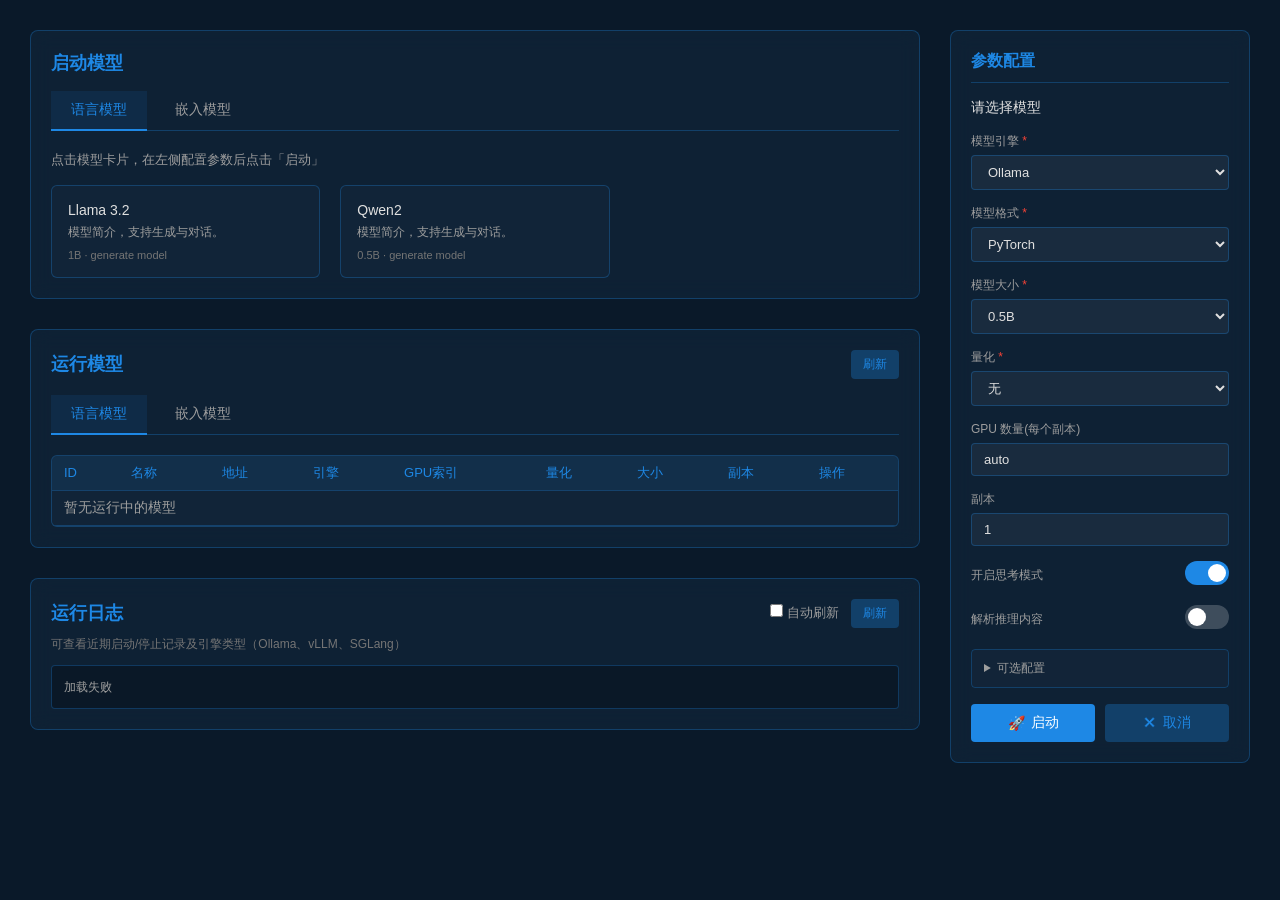
==== commit 03e1e83a: "模型配置、运行日志、前端、项目结构调整" ====
--- a/frontend/index.html
+++ b/frontend/index.html
@@ -8,7 +8,7 @@
 </head>
 <body>
   <div class="main-container">
-    <!-- 左侧参数配置 -->
+    <!-- 右侧参数配置 -->
     <aside class="sidebar config-sidebar" id="config-sidebar">
       <h2>参数配置</h2>
       <div class="config-model-name-wrap" id="config-model-name-wrap">
@@ -17,7 +17,7 @@
       <form class="config-form" id="config-form">
         <div class="form-group">
           <label>模型引擎 <span class="required">*</span></label>
-          <select name="engine" required>
+          <select name="engine" required id="config-engine">
             <option value="ollama">Ollama</option>
             <option value="vllm">vLLM</option>
             <option value="sglang">SGLang</option>
@@ -25,24 +25,22 @@
         </div>
         <div class="form-group">
           <label>模型格式 <span class="required">*</span></label>
-          <select name="format" required>
+          <select name="format" required id="config-format">
             <option value="pytorch">PyTorch</option>
             <option value="safetensors">SafeTensors</option>
           </select>
         </div>
         <div class="form-group">
           <label>模型大小 <span class="required">*</span></label>
-          <select name="size" required>
+          <select name="size" required id="config-size">
             <option value="0.5B">0.5B</option>
             <option value="1B">1B</option>
             <option value="3B">3B</option>
-            <option value="7B">7B</option>
-            <option value="8B">8B</option>
           </select>
         </div>
         <div class="form-group">
           <label>量化 <span class="required">*</span></label>
-          <select name="quantization" required>
+          <select name="quantization" required id="config-quantization">
             <option value="none">无</option>
             <option value="int4">INT4</option>
             <option value="int8">INT8</option>
@@ -90,7 +88,7 @@
       </form>
     </aside>
 
-    <!-- 右侧主内容 -->
+    <!-- 左侧主内容 -->
     <main class="content">
       <!-- 启动模型 -->
       <section class="panel launch-panel">
@@ -132,6 +130,23 @@
             <tbody id="running-tbody"></tbody>
           </table>
           <div class="table-empty hidden" id="running-empty">暂无运行中的模型</div>
+        </div>
+      </section>
+
+      <!-- 运行日志 -->
+      <section class="panel log-panel">
+        <div class="panel-title-row">
+          <h2>运行日志</h2>
+          <div class="log-actions">
+            <label class="log-auto-refresh">
+              <input type="checkbox" id="log-auto-refresh" /> 自动刷新
+            </label>
+            <button type="button" class="btn btn-sm secondary" id="btn-refresh-logs" title="刷新日志">刷新</button>
+          </div>
+        </div>
+        <p class="log-hint">可查看近期启动/停止记录及引擎类型（Ollama、vLLM、SGLang）</p>
+        <div class="log-wrap">
+          <pre class="log-content" id="log-content">加载中…</pre>
         </div>
       </section>
     </main>
--- a/frontend/css/style.css
+++ b/frontend/css/style.css
@@ -52,6 +52,7 @@
 .config-sidebar {
   width: var(--sidebar-width);
   flex-shrink: 0;
+  order: 2;
   background-color: var(--bg-secondary);
   border: 1px solid var(--primary-border);
   border-radius: var(--radius);
@@ -266,6 +267,7 @@
 .content {
   flex: 1;
   display: flex;
+  order: 1;
   flex-direction: column;
   gap: 30px;
   min-width: 0;
@@ -295,6 +297,49 @@
 .panel-title-row h2 {
   margin-bottom: 0;
 }
+
+/* 运行日志面板 */
+.log-panel .log-actions {
+  display: flex;
+  align-items: center;
+  gap: 12px;
+}
+
+.log-panel .log-auto-refresh {
+  font-size: 13px;
+  color: var(--text-secondary);
+  cursor: pointer;
+  user-select: none;
+}
+
+.log-panel .log-hint {
+  font-size: 12px;
+  color: var(--text-muted);
+  margin: -8px 0 12px;
+}
+
+.log-wrap {
+  background: rgba(0, 0, 0, 0.25);
+  border: 1px solid var(--primary-border);
+  border-radius: var(--radius-sm);
+  padding: 12px;
+  max-height: 280px;
+  overflow: auto;
+}
+
+.log-content {
+  margin: 0;
+  font-family: 'Consolas', 'Monaco', monospace;
+  font-size: 12px;
+  line-height: 1.5;
+  color: var(--text-secondary);
+  white-space: pre-wrap;
+  word-break: break-all;
+}
+
+.log-content .log-line--info { color: var(--text-primary); }
+.log-content .log-line--warning { color: var(--warning); }
+.log-content .log-line--error { color: var(--error); }
 
 .tabs {
   display: flex;
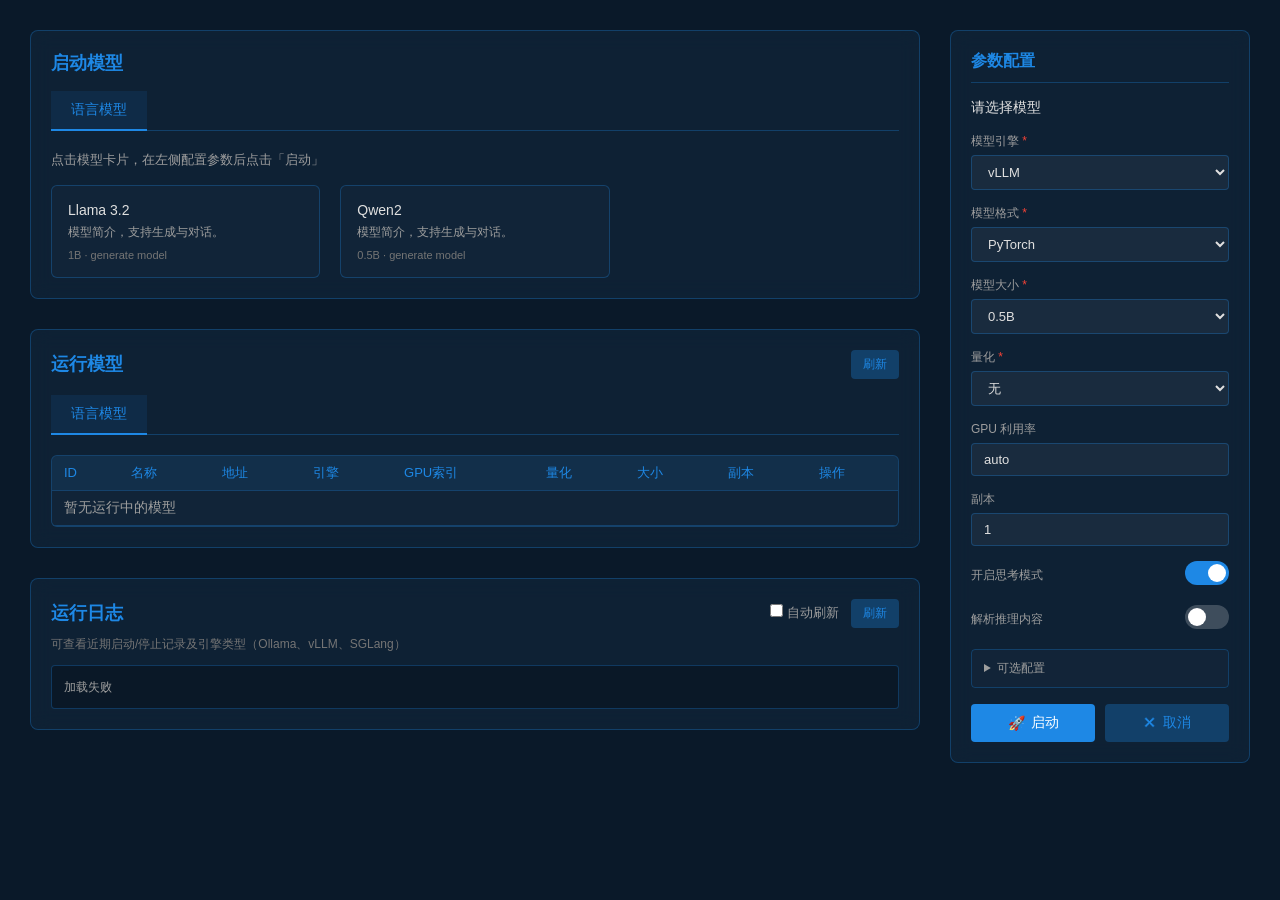
==== commit f005621c: "修改前端页面，完善后端逻辑" ====
--- a/frontend/index.html
+++ b/frontend/index.html
@@ -4,7 +4,7 @@
   <meta charset="UTF-8" />
   <meta name="viewport" content="width=device-width, initial-scale=1.0" />
   <title>模型推理 - 大模型全链路工厂</title>
-  <link rel="stylesheet" href="css/style.css" />
+  <link rel="stylesheet" href="css/style.css?v=6" />
 </head>
 <body>
   <div class="main-container">
@@ -15,22 +15,22 @@
         <div class="config-model-name" id="config-model-name">请选择模型</div>
       </div>
       <form class="config-form" id="config-form">
-        <div class="form-group">
+        <div class="form-group" data-param="engine">
           <label>模型引擎 <span class="required">*</span></label>
           <select name="engine" required id="config-engine">
+            <option value="vllm">vLLM</option>
             <option value="ollama">Ollama</option>
-            <option value="vllm">vLLM</option>
             <option value="sglang">SGLang</option>
           </select>
         </div>
-        <div class="form-group">
+        <div class="form-group" data-param="format">
           <label>模型格式 <span class="required">*</span></label>
           <select name="format" required id="config-format">
             <option value="pytorch">PyTorch</option>
             <option value="safetensors">SafeTensors</option>
           </select>
         </div>
-        <div class="form-group">
+        <div class="form-group" data-param="size">
           <label>模型大小 <span class="required">*</span></label>
           <select name="size" required id="config-size">
             <option value="0.5B">0.5B</option>
@@ -38,7 +38,7 @@
             <option value="3B">3B</option>
           </select>
         </div>
-        <div class="form-group">
+        <div class="form-group" data-param="quantization">
           <label>量化 <span class="required">*</span></label>
           <select name="quantization" required id="config-quantization">
             <option value="none">无</option>
@@ -46,22 +46,22 @@
             <option value="int8">INT8</option>
           </select>
         </div>
-        <div class="form-group">
-          <label>GPU 数量(每个副本)</label>
-          <input type="text" name="gpu_count" value="auto" placeholder="auto" />
+        <div class="form-group" data-param="gpu_count">
+          <label>GPU 利用率</label>
+          <input type="text" name="gpu_count" value="auto" placeholder="auto 或 0~1 小数" />
         </div>
-        <div class="form-group">
+        <div class="form-group" data-param="replicas">
           <label>副本</label>
           <input type="number" name="replicas" value="1" min="1" />
         </div>
-        <div class="form-group toggle-row">
+        <div class="form-group toggle-row" data-param="thought_mode">
           <label>开启思考模式</label>
           <label class="switch">
             <input type="checkbox" name="thought_mode" checked />
             <span class="slider"></span>
           </label>
         </div>
-        <div class="form-group toggle-row">
+        <div class="form-group toggle-row" data-param="parse_inference">
           <label>解析推理内容</label>
           <label class="switch">
             <input type="checkbox" name="parse_inference" />
@@ -152,48 +152,6 @@
     </main>
   </div>
 
-  <!-- 推理抽屉：单轮生成 / 多轮对话 -->
-  <div class="inference-backdrop" id="inference-backdrop" aria-hidden="true"></div>
-  <div class="inference-drawer" id="inference-drawer" aria-hidden="true">
-    <div class="inference-header">
-      <span class="inference-title" id="inference-model-name">模型推理</span>
-      <button type="button" class="btn-close-inference" id="btn-close-inference" aria-label="关闭">×</button>
-    </div>
-    <div class="inference-tabs">
-      <button type="button" class="inference-tab active" data-inference-tab="generate">单轮生成</button>
-      <button type="button" class="inference-tab" data-inference-tab="chat">多轮对话</button>
-    </div>
-    <div class="inference-panel" id="inference-panel-generate">
-      <div class="form-group">
-        <label>提示词</label>
-        <textarea id="inference-prompt" rows="4" placeholder="输入提示词..."></textarea>
-      </div>
-      <div class="form-group inline">
-        <label>温度</label>
-        <input type="number" id="inference-temperature" value="0.7" min="0" max="2" step="0.1" />
-        <label>最大生成长度</label>
-        <input type="number" id="inference-max-tokens" value="1024" min="1" />
-      </div>
-      <button type="button" class="btn btn-primary" id="btn-generate">生成</button>
-      <div class="inference-result" id="inference-result-generate"></div>
-    </div>
-    <div class="inference-panel hidden" id="inference-panel-chat">
-      <div class="chat-messages" id="chat-messages"></div>
-      <div class="form-group">
-        <label>用户输入</label>
-        <textarea id="chat-input" rows="2" placeholder="输入消息..."></textarea>
-      </div>
-      <div class="form-group inline">
-        <label>温度</label>
-        <input type="number" id="chat-temperature" value="0.7" min="0" max="2" step="0.1" />
-        <label>最大长度</label>
-        <input type="number" id="chat-max-tokens" value="1024" min="1" />
-      </div>
-      <button type="button" class="btn btn-primary" id="btn-chat-send">发送</button>
-      <div class="inference-result" id="inference-result-chat"></div>
-    </div>
-  </div>
-
-  <script src="js/app.js"></script>
+  <script src="js/app.js?v=6"></script>
 </body>
 </html>
--- a/frontend/css/style.css
+++ b/frontend/css/style.css
@@ -534,191 +534,6 @@
   display: none !important;
 }
 
-/* ---------- 推理抽屉 ---------- */
-.inference-backdrop {
-  position: fixed;
-  inset: 0;
-  background: rgba(0, 0, 0, 0.5);
-  z-index: 1040;
-  opacity: 0;
-  visibility: hidden;
-  transition: opacity 0.25s ease, visibility 0.25s ease;
-}
-
-.inference-backdrop.open {
-  opacity: 1;
-  visibility: visible;
-}
-
-.inference-drawer {
-  position: fixed;
-  top: 0;
-  right: 0;
-  bottom: 0;
-  width: 480px;
-  max-width: 100vw;
-  background-color: var(--bg-secondary);
-  border-left: 1px solid var(--primary-border);
-  z-index: 1050;
-  transform: translateX(100%);
-  transition: transform 0.25s ease;
-  overflow-y: auto;
-  padding: 24px;
-  display: flex;
-  flex-direction: column;
-}
-
-.inference-drawer.open {
-  transform: translateX(0);
-}
-
-.inference-header {
-  display: flex;
-  align-items: center;
-  justify-content: space-between;
-  margin-bottom: 16px;
-  padding-bottom: 12px;
-  border-bottom: 1px solid var(--primary-border);
-}
-
-.inference-title {
-  font-size: 16px;
-  font-weight: 600;
-  color: var(--primary);
-}
-
-.btn-close-inference {
-  background: none;
-  border: none;
-  font-size: 24px;
-  line-height: 1;
-  color: var(--text-secondary);
-  cursor: pointer;
-  padding: 0 4px;
-}
-
-.btn-close-inference:hover {
-  color: var(--text-primary);
-}
-
-.inference-tabs {
-  display: flex;
-  gap: 8px;
-  margin-bottom: 16px;
-}
-
-.inference-tab {
-  padding: 8px 16px;
-  border: none;
-  background: var(--bg-tertiary);
-  color: var(--text-secondary);
-  font-size: 13px;
-  cursor: pointer;
-  border-radius: var(--radius-sm);
-  transition: all 0.3s ease;
-}
-
-.inference-tab:hover {
-  color: var(--text-primary);
-}
-
-.inference-tab.active {
-  background: var(--primary-light);
-  color: var(--primary);
-  font-weight: 500;
-}
-
-.inference-panel .form-group {
-  margin-bottom: 14px;
-}
-
-.inference-panel .form-group label {
-  display: block;
-  font-size: 12px;
-  color: var(--text-secondary);
-  margin-bottom: 5px;
-}
-
-.inference-panel textarea,
-.inference-panel input {
-  width: 100%;
-  padding: 8px 12px;
-  background-color: var(--bg-input);
-  border: 1px solid var(--primary-border);
-  border-radius: var(--radius-sm);
-  color: var(--text-primary);
-  font-size: 13px;
-}
-
-.inference-panel .form-group.inline {
-  display: flex;
-  flex-wrap: wrap;
-  gap: 12px;
-  align-items: center;
-}
-
-.inference-panel .form-group.inline label {
-  margin-bottom: 0;
-}
-
-.inference-panel .form-group.inline input {
-  width: 80px;
-}
-
-.inference-panel .btn-primary {
-  padding: 10px 20px;
-  background-color: var(--primary);
-  color: white;
-  border: none;
-  border-radius: var(--radius-sm);
-  font-size: 14px;
-  cursor: pointer;
-  transition: all 0.3s ease;
-}
-
-.inference-panel .btn-primary:hover {
-  background-color: var(--primary-dark);
-  transform: translateY(-1px);
-}
-
-.inference-result {
-  margin-top: 16px;
-  padding: 12px;
-  background: var(--bg-tertiary);
-  border: 1px solid var(--primary-border);
-  border-radius: var(--radius-sm);
-  font-size: 13px;
-  color: var(--text-primary);
-  white-space: pre-wrap;
-  word-break: break-word;
-  max-height: 280px;
-  overflow-y: auto;
-}
-
-.chat-messages {
-  margin-bottom: 12px;
-  padding: 12px;
-  background: var(--bg-tertiary);
-  border: 1px solid var(--primary-border);
-  border-radius: var(--radius-sm);
-  max-height: 200px;
-  overflow-y: auto;
-  font-size: 13px;
-}
-
-.chat-msg-user,
-.chat-msg-assistant {
-  margin-bottom: 8px;
-}
-
-.chat-msg-user {
-  color: var(--text-secondary);
-}
-
-.chat-msg-assistant {
-  color: var(--text-primary);
-}
-
 /* 响应式 */
 @media (max-width: 1200px) {
   .main-container {
@@ -739,7 +554,23 @@
   .model-cards {
     grid-template-columns: 1fr;
   }
-  .inference-drawer {
-    width: 100%;
-  }
-}
+}
+
+/* 运行模型地址列：复制/测试按钮 */
+.btn-copy, .btn-test {
+  display: inline-block;
+  padding: 2px 8px;
+  font-size: 0.75rem;
+  border-radius: 4px;
+  margin-left: 6px;
+  cursor: pointer;
+  border: 1px solid var(--primary-border);
+  background: var(--primary-light);
+  color: var(--primary);
+  text-decoration: none;
+  line-height: 1.4;
+}
+.btn-copy:hover, .btn-test:hover {
+  background: var(--primary);
+  color: #fff;
+}
